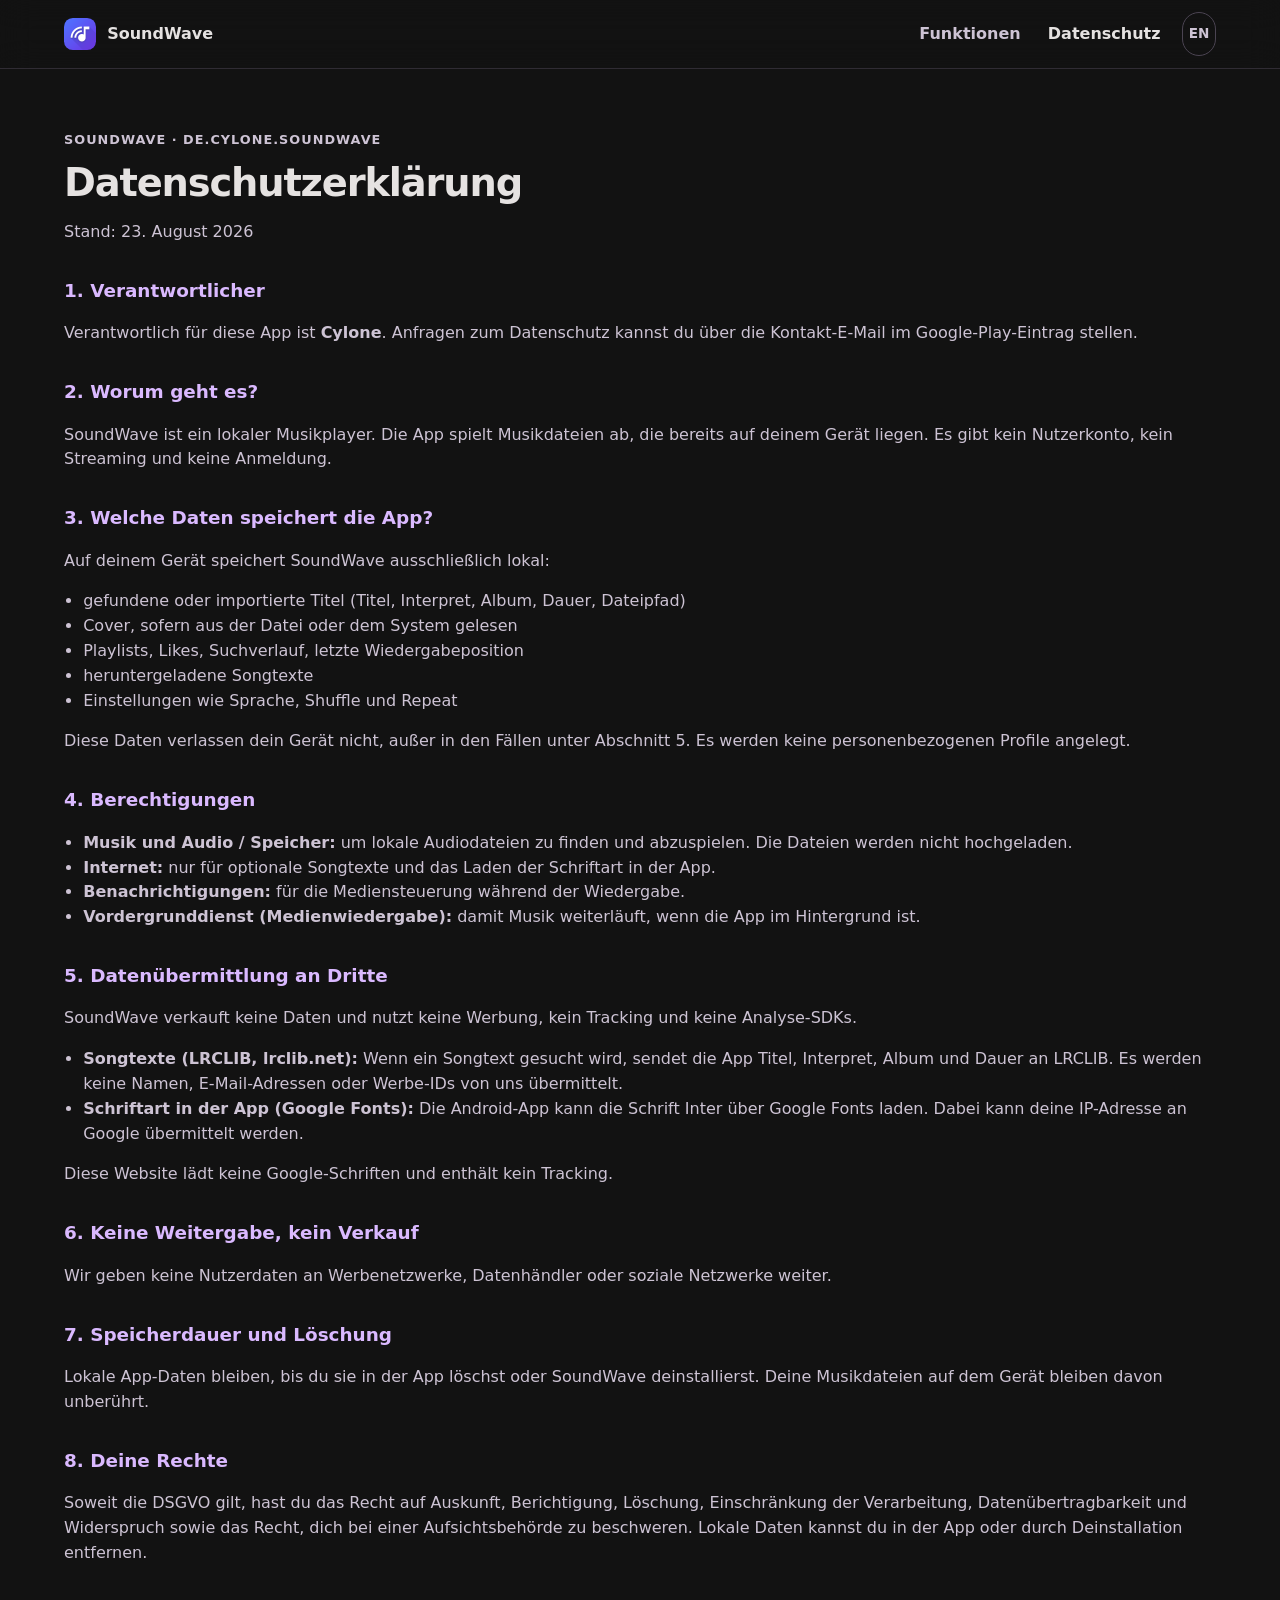
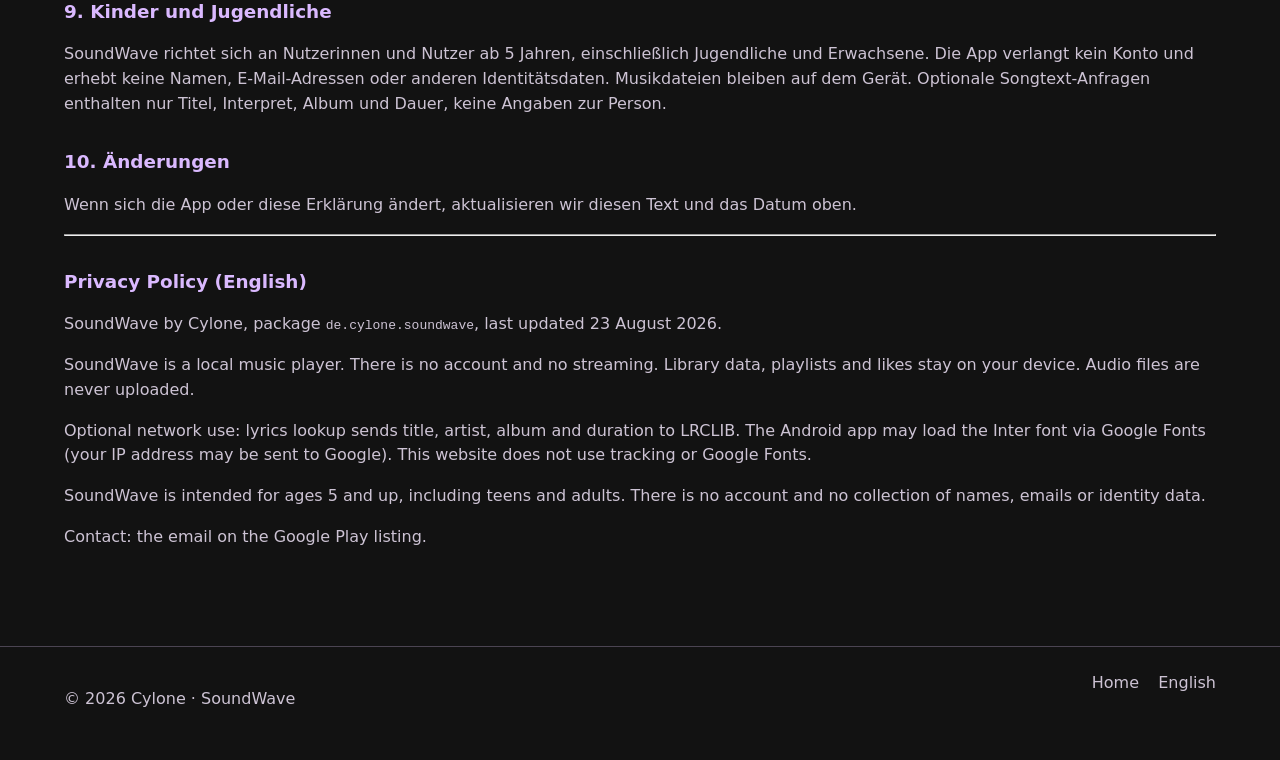
==== website/datenschutz.html @ 0ae6468f "Publish SoundWave source with README and ignore rules. Keep the local player, website and Android wi" ====
<!DOCTYPE html>
<html lang="de">
<head>
  <meta charset="utf-8">
  <meta name="viewport" content="width=device-width, initial-scale=1.0">
  <title>Datenschutz – SoundWave</title>
  <meta name="description" content="Datenschutzerklärung der App SoundWave von Cylone.">
  <link rel="icon" href="img/favicon.png" type="image/png">
  <link rel="stylesheet" href="css/styles.css">
</head>
<body>
  <a class="skip" href="#inhalt">Zum Inhalt</a>
  <header class="site-header">
    <div class="wrap header-inner">
      <a class="brand" href="index.html">
        <img src="img/icon.png" width="512" height="512" alt="">
        SoundWave
      </a>
      <nav class="nav-desktop" aria-label="Hauptnavigation">
        <ul class="nav-links">
          <li><a href="index.html#funktionen">Funktionen</a></li>
          <li><a href="datenschutz.html" aria-current="page">Datenschutz</a></li>
          <li><a class="lang" href="en.html" hreflang="en">EN</a></li>
        </ul>
      </nav>
      <details class="nav-toggle">
        <summary aria-label="Menü öffnen">Menü</summary>
        <nav class="nav-panel" aria-label="Mobiles Menü">
          <ul class="nav-links">
            <li><a href="index.html">Home</a></li>
            <li><a href="datenschutz.html" aria-current="page">Datenschutz</a></li>
            <li><a class="lang" href="en.html">English</a></li>
          </ul>
        </nav>
      </details>
    </div>
  </header>

  <main id="inhalt" class="legal wrap">
    <p class="eyebrow">SoundWave · de.cylone.soundwave</p>
    <h1>Datenschutzerklärung</h1>
    <p>Stand: 23. August 2026</p>

    <h2>1. Verantwortlicher</h2>
    <p>Verantwortlich für diese App ist <strong>Cylone</strong>. Anfragen zum Datenschutz kannst du über die Kontakt-E-Mail im Google-Play-Eintrag stellen.</p>

    <h2>2. Worum geht es?</h2>
    <p>SoundWave ist ein lokaler Musikplayer. Die App spielt Musikdateien ab, die bereits auf deinem Gerät liegen. Es gibt kein Nutzerkonto, kein Streaming und keine Anmeldung.</p>

    <h2>3. Welche Daten speichert die App?</h2>
    <p>Auf deinem Gerät speichert SoundWave ausschließlich lokal:</p>
    <ul>
      <li>gefundene oder importierte Titel (Titel, Interpret, Album, Dauer, Dateipfad)</li>
      <li>Cover, sofern aus der Datei oder dem System gelesen</li>
      <li>Playlists, Likes, Suchverlauf, letzte Wiedergabeposition</li>
      <li>heruntergeladene Songtexte</li>
      <li>Einstellungen wie Sprache, Shuffle und Repeat</li>
    </ul>
    <p>Diese Daten verlassen dein Gerät nicht, außer in den Fällen unter Abschnitt 5. Es werden keine personenbezogenen Profile angelegt.</p>

    <h2>4. Berechtigungen</h2>
    <ul>
      <li><strong>Musik und Audio / Speicher:</strong> um lokale Audiodateien zu finden und abzuspielen. Die Dateien werden nicht hochgeladen.</li>
      <li><strong>Internet:</strong> nur für optionale Songtexte und das Laden der Schriftart in der App.</li>
      <li><strong>Benachrichtigungen:</strong> für die Mediensteuerung während der Wiedergabe.</li>
      <li><strong>Vordergrunddienst (Medienwiedergabe):</strong> damit Musik weiterläuft, wenn die App im Hintergrund ist.</li>
    </ul>

    <h2>5. Datenübermittlung an Dritte</h2>
    <p>SoundWave verkauft keine Daten und nutzt keine Werbung, kein Tracking und keine Analyse-SDKs.</p>
    <ul>
      <li><strong>Songtexte (LRCLIB, lrclib.net):</strong> Wenn ein Songtext gesucht wird, sendet die App Titel, Interpret, Album und Dauer an LRCLIB. Es werden keine Namen, E-Mail-Adressen oder Werbe-IDs von uns übermittelt.</li>
      <li><strong>Schriftart in der App (Google Fonts):</strong> Die Android-App kann die Schrift Inter über Google Fonts laden. Dabei kann deine IP-Adresse an Google übermittelt werden.</li>
    </ul>
    <p>Diese Website lädt keine Google-Schriften und enthält kein Tracking.</p>

    <h2>6. Keine Weitergabe, kein Verkauf</h2>
    <p>Wir geben keine Nutzerdaten an Werbenetzwerke, Datenhändler oder soziale Netzwerke weiter.</p>

    <h2>7. Speicherdauer und Löschung</h2>
    <p>Lokale App-Daten bleiben, bis du sie in der App löschst oder SoundWave deinstallierst. Deine Musikdateien auf dem Gerät bleiben davon unberührt.</p>

    <h2>8. Deine Rechte</h2>
    <p>Soweit die DSGVO gilt, hast du das Recht auf Auskunft, Berichtigung, Löschung, Einschränkung der Verarbeitung, Datenübertragbarkeit und Widerspruch sowie das Recht, dich bei einer Aufsichtsbehörde zu beschweren. Lokale Daten kannst du in der App oder durch Deinstallation entfernen.</p>

    <h2>9. Kinder und Jugendliche</h2>
    <p>SoundWave richtet sich an Nutzerinnen und Nutzer ab 5 Jahren, einschließlich Jugendliche und Erwachsene. Die App verlangt kein Konto und erhebt keine Namen, E-Mail-Adressen oder anderen Identitätsdaten. Musikdateien bleiben auf dem Gerät. Optionale Songtext-Anfragen enthalten nur Titel, Interpret, Album und Dauer, keine Angaben zur Person.</p>

    <h2>10. Änderungen</h2>
    <p>Wenn sich die App oder diese Erklärung ändert, aktualisieren wir diesen Text und das Datum oben.</p>

    <hr>
    <h2>Privacy Policy (English)</h2>
    <p>SoundWave by Cylone, package <code>de.cylone.soundwave</code>, last updated 23 August 2026.</p>
    <p>SoundWave is a local music player. There is no account and no streaming. Library data, playlists and likes stay on your device. Audio files are never uploaded.</p>
    <p>Optional network use: lyrics lookup sends title, artist, album and duration to LRCLIB. The Android app may load the Inter font via Google Fonts (your IP address may be sent to Google). This website does not use tracking or Google Fonts.</p>
    <p>SoundWave is intended for ages 5 and up, including teens and adults. There is no account and no collection of names, emails or identity data.</p>
    <p>Contact: the email on the Google Play listing.</p>
  </main>

  <footer class="site-footer">
    <div class="wrap footer-inner">
      <p>© 2026 Cylone · SoundWave</p>
      <nav class="footer-links" aria-label="Rechtliches">
        <a href="index.html">Home</a>
        <a href="en.html">English</a>
      </nav>
    </div>
  </footer>
</body>
</html>
---- website/css/styles.css ----
:root {
  color-scheme: dark;
  accent-color: var(--color-primary);
  --color-bg: #121212;
  --color-surface: #1e1e1e;
  --color-surface-high: #2a2a2a;
  --color-text: #e5e2e1;
  --color-muted: #cdc3d4;
  --color-primary: #dab9ff;
  --color-on-primary: #460283;
  --color-secondary: #46f5e0;
  --color-outline: #4b4452;
  --font: system-ui, "Segoe UI", Roboto, "Helvetica Neue", sans-serif;
  --radius: 1.25rem;
  --space: clamp(1rem, 2vw, 1.5rem);
  --max: 72rem;
  --header-h: 4.25rem;
}

*,
*::before,
*::after { box-sizing: border-box; }

html { scroll-behavior: smooth; }

body {
  margin: 0;
  font-family: var(--font);
  background: var(--color-bg);
  color: var(--color-text);
  line-height: 1.55;
  min-block-size: 100dvh;
}

img { max-inline-size: 100%; height: auto; }

a { color: var(--color-secondary); }

:focus-visible {
  outline: 2px solid var(--color-primary);
  outline-offset: 3px;
}

.skip {
  position: absolute;
  inset-inline-start: 0.75rem;
  inset-block-start: 0.75rem;
  padding: 0.5rem 0.75rem;
  background: var(--color-primary);
  color: var(--color-on-primary);
  text-decoration: none;
  border-radius: 0.5rem;
  z-index: 20;
  transform: translateY(-200%);
}

.skip:focus { transform: none; }

.wrap {
  width: min(100% - 2rem, var(--max));
  margin-inline: auto;
}

.site-header {
  position: sticky;
  inset-block-start: 0;
  z-index: 10;
  min-block-size: var(--header-h);
  background: color-mix(in oklab, var(--color-bg) 78%, transparent);
  backdrop-filter: blur(16px);
  border-block-end: 1px solid color-mix(in oklab, var(--color-outline) 55%, transparent);
}

.header-inner {
  display: flex;
  align-items: center;
  justify-content: space-between;
  gap: 1rem;
  min-block-size: var(--header-h);
}

.brand {
  display: flex;
  align-items: center;
  gap: 0.7rem;
  color: inherit;
  text-decoration: none;
  font-weight: 700;
}

.brand img {
  inline-size: 2rem;
  block-size: 2rem;
  border-radius: 0.55rem;
}

.nav-toggle { display: none; }

.nav-links {
  display: flex;
  align-items: center;
  gap: 0.25rem 1rem;
  list-style: none;
  margin: 0;
  padding: 0;
}

.nav-links a {
  color: var(--color-muted);
  text-decoration: none;
  font-weight: 600;
  min-block-size: 2.75rem;
  display: inline-flex;
  align-items: center;
  padding-inline: 0.35rem;
}

.nav-links a[aria-current="page"],
.nav-links a:hover { color: var(--color-text); }

.lang {
  border: 1px solid var(--color-outline);
  border-radius: 999px;
  padding: 0.35rem 0.7rem;
  color: var(--color-primary);
  text-decoration: none;
  font-weight: 700;
  font-size: 0.85rem;
}

.hero {
  padding-block: clamp(2.5rem, 7vw, 5.5rem);
  background:
    radial-gradient(60rem 28rem at 10% -10%, color-mix(in oklab, var(--color-primary) 22%, transparent), transparent),
    radial-gradient(40rem 22rem at 100% 0%, color-mix(in oklab, var(--color-secondary) 12%, transparent), transparent);
}

.hero-grid {
  display: grid;
  gap: 2.5rem;
  align-items: center;
}

@media (min-width: 860px) {
  .hero-grid { grid-template-columns: 1.1fr 0.9fr; }
}

.eyebrow {
  color: var(--color-secondary);
  font-size: 0.8rem;
  font-weight: 800;
  letter-spacing: 0.08em;
  text-transform: uppercase;
}

h1, h2, h3 { text-wrap: balance; }

h1 {
  margin: 0.4rem 0 0.8rem;
  font-size: clamp(2.1rem, 1rem + 4vw, 3.6rem);
  line-height: 1.08;
  letter-spacing: -0.03em;
}

.lead {
  font-size: 1.15rem;
  color: var(--color-muted);
  max-inline-size: 38rem;
  text-wrap: pretty;
}

.actions {
  display: flex;
  flex-wrap: wrap;
  gap: 0.75rem;
  margin-block-start: 1.5rem;
}

.actions-center { justify-content: center; }
.lead-center { margin-inline: auto; }

.btn {
  display: inline-flex;
  align-items: center;
  justify-content: center;
  gap: 0.5rem;
  min-block-size: 3rem;
  padding: 0.7rem 1.15rem;
  border-radius: 999px;
  font-weight: 700;
  text-decoration: none;
  border: 1px solid transparent;
}

.btn-primary {
  background: var(--color-primary);
  color: var(--color-on-primary);
}

.btn-ghost {
  background: var(--color-surface);
  color: var(--color-text);
  border-color: var(--color-outline);
}

.phone {
  width: min(100%, 20rem);
  margin-inline: auto;
  aspect-ratio: 9 / 17;
  border-radius: 2rem;
  padding: 0.7rem;
  background: #0a0a0a;
  border: 1px solid var(--color-outline);
  box-shadow: 0 24px 80px color-mix(in oklab, var(--color-primary) 18%, transparent);
}

.phone-screen {
  height: 100%;
  border-radius: 1.5rem;
  overflow: hidden;
  background:
    linear-gradient(180deg, color-mix(in oklab, var(--color-primary) 18%, #121212), #121212 55%);
  display: flex;
  flex-direction: column;
  padding: 1rem;
}

.phone-top {
  display: flex;
  justify-content: space-between;
  align-items: center;
  color: var(--color-muted);
  font-size: 0.75rem;
  font-weight: 700;
}

.cover {
  margin: 1.2rem auto 0;
  width: 72%;
  aspect-ratio: 1;
  border-radius: 1rem;
  background:
    linear-gradient(135deg, #7e8bff, #6b21a8);
  display: grid;
  place-items: center;
  box-shadow: 0 16px 40px rgb(0 0 0 / 0.4);
}

.cover img {
  width: 46%;
  filter: drop-shadow(0 8px 16px rgb(0 0 0 / 0.35));
}

.phone-title {
  margin: 1.1rem 0 0;
  text-align: center;
  font-weight: 700;
}

.phone-meta {
  margin: 0.2rem 0 0;
  text-align: center;
  color: var(--color-muted);
  font-size: 0.9rem;
}

.controls {
  margin-top: auto;
  display: flex;
  justify-content: space-around;
  align-items: center;
  padding-block: 0.8rem 0.4rem;
  font-size: 1.4rem;
}

.play {
  width: 3.4rem;
  height: 3.4rem;
  border-radius: 50%;
  background: var(--color-primary);
  color: var(--color-on-primary);
  display: grid;
  place-items: center;
  font-size: 1.5rem;
}

section { padding-block: clamp(3rem, 8vw, 5.5rem); }

.section-head { margin-block-end: 1.75rem; }

.section-head h2 {
  margin: 0.3rem 0 0;
  font-size: clamp(1.6rem, 1rem + 2vw, 2.2rem);
}

.cards {
  display: grid;
  gap: 1rem;
  grid-template-columns: repeat(auto-fit, minmax(16rem, 1fr));
}

.card {
  background: var(--color-surface);
  border: 1px solid color-mix(in oklab, var(--color-outline) 70%, transparent);
  border-radius: var(--radius);
  padding: 1.2rem 1.25rem 1.35rem;
  content-visibility: auto;
  contain-intrinsic-size: auto 12rem;
}

.card h3 { margin: 0 0 0.4rem; font-size: 1.1rem; }
.card p { margin: 0; color: var(--color-muted); }

.steps {
  display: grid;
  gap: 1rem;
  grid-template-columns: repeat(auto-fit, minmax(14rem, 1fr));
}

.step {
  padding: 1.25rem;
  border-radius: var(--radius);
  background: var(--color-surface-high);
}

.num {
  color: var(--color-primary);
  font-weight: 800;
  font-size: 0.85rem;
  letter-spacing: 0.06em;
}

.cta {
  text-align: center;
  background: linear-gradient(180deg, color-mix(in oklab, var(--color-primary) 12%, var(--color-bg)), var(--color-bg));
}

.legal {
  padding-block: 3rem 5rem;
}

.legal h1 { font-size: clamp(1.8rem, 1rem + 2vw, 2.4rem); }
.legal h2 { margin-block-start: 2rem; color: var(--color-primary); font-size: 1.15rem; }
.legal p, .legal li { color: var(--color-muted); }
.legal ul { padding-inline-start: 1.2rem; }
.note {
  background: var(--color-surface);
  border: 1px dashed var(--color-primary);
  border-radius: 0.9rem;
  padding: 1rem 1.1rem;
  color: var(--color-text);
}

.site-footer {
  border-block-start: 1px solid var(--color-outline);
  padding-block: 1.5rem 2rem;
  color: var(--color-muted);
}

.footer-inner {
  display: flex;
  flex-wrap: wrap;
  justify-content: space-between;
  gap: 1rem;
}

.footer-links {
  display: flex;
  flex-wrap: wrap;
  gap: 0.8rem 1.2rem;
}

.footer-links a { color: var(--color-muted); text-decoration: none; }
.footer-links a:hover { color: var(--color-text); }

.not-found { text-align: center; padding-block: 6rem; }

@media (max-width: 720px) {
  .nav-toggle {
    display: block;
    border: 0;
    background: transparent;
    color: var(--color-text);
  }

  .nav-toggle summary {
    list-style: none;
    min-block-size: 2.75rem;
    min-inline-size: 2.75rem;
    display: grid;
    place-items: center;
    font-weight: 700;
    cursor: pointer;
  }

  .nav-toggle summary::-webkit-details-marker { display: none; }

  .nav-toggle[open] .nav-links,
  .nav-panel {
    position: absolute;
    inset-inline: 0;
    inset-block-start: var(--header-h);
    display: grid;
    gap: 0.25rem;
    padding: 0.75rem 1rem 1rem;
    background: #161616;
    border-block-end: 1px solid var(--color-outline);
  }

  .header-inner { position: relative; }
  .nav-desktop { display: none; }
}

@media (min-width: 721px) {
  .nav-toggle { display: none; }
}

@media (forced-colors: active) {
  .card, .phone, .btn, .site-header { border: 1px solid CanvasText; }
}
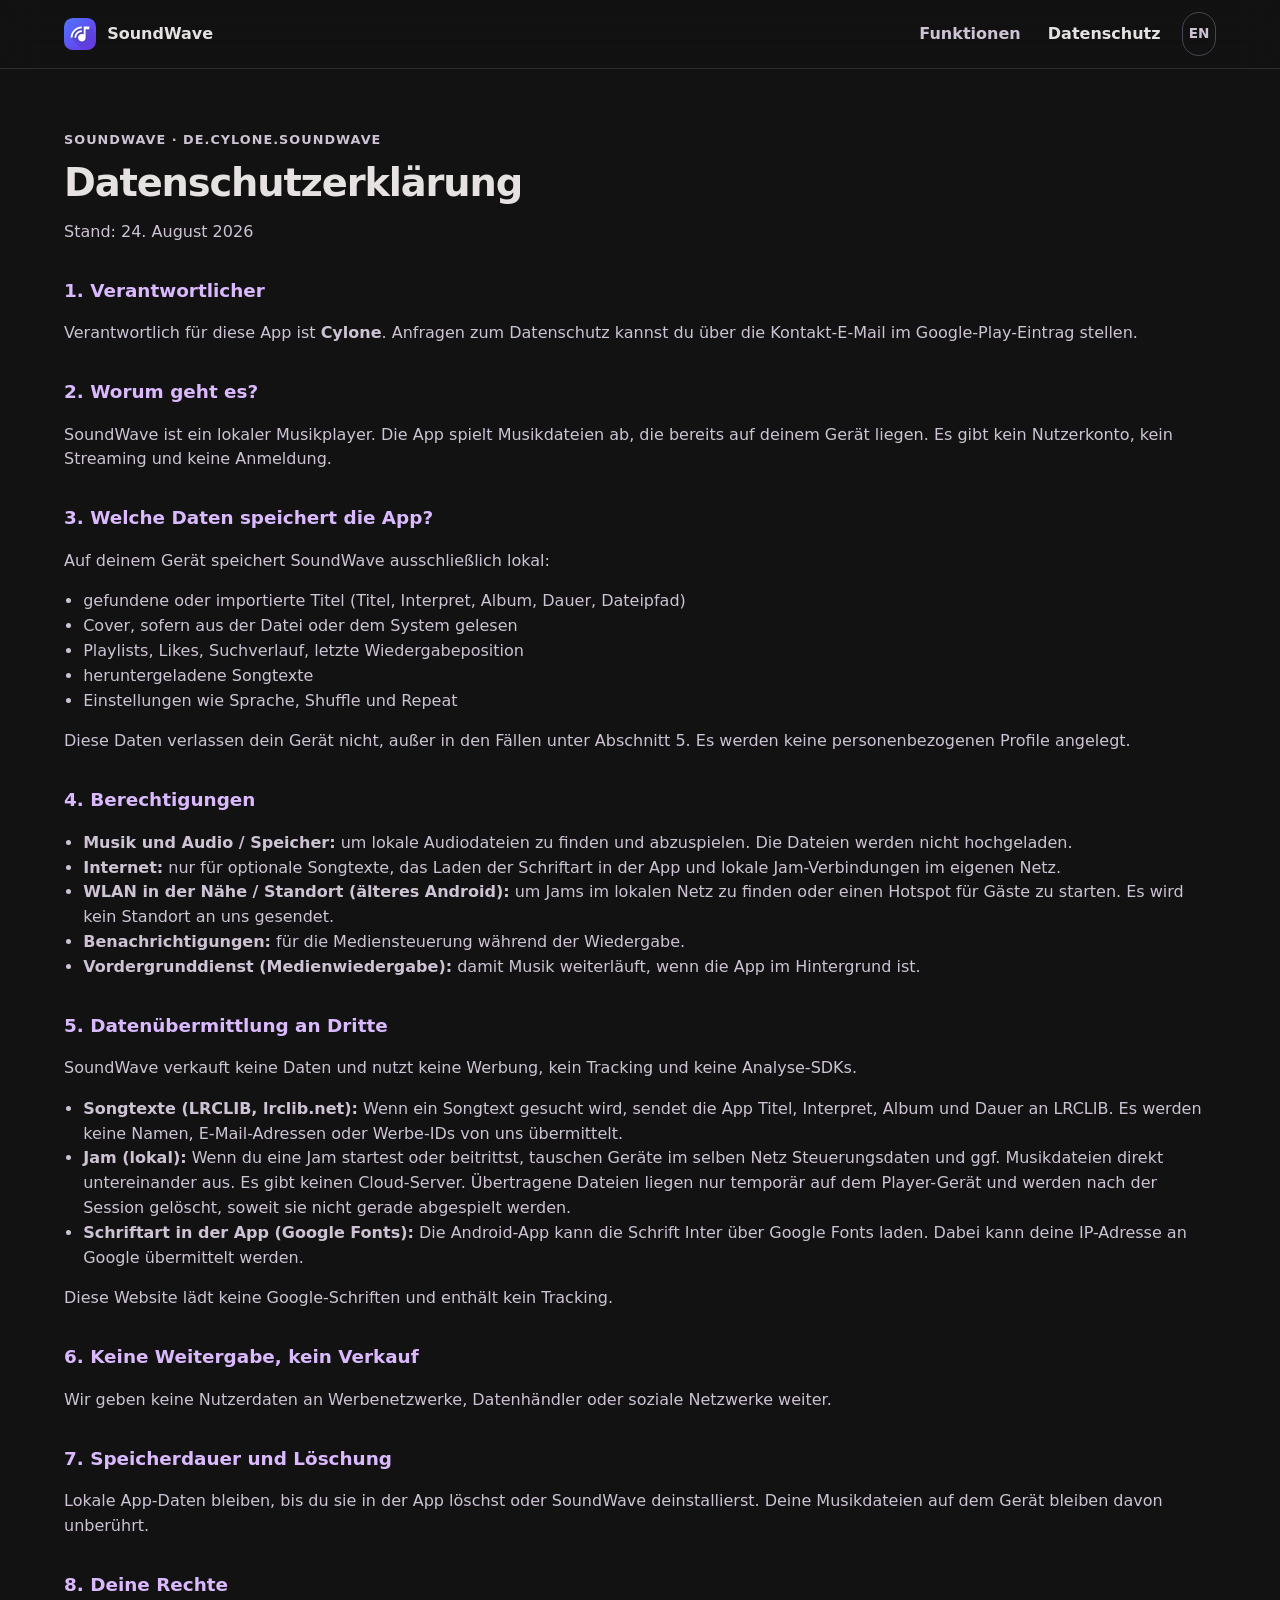
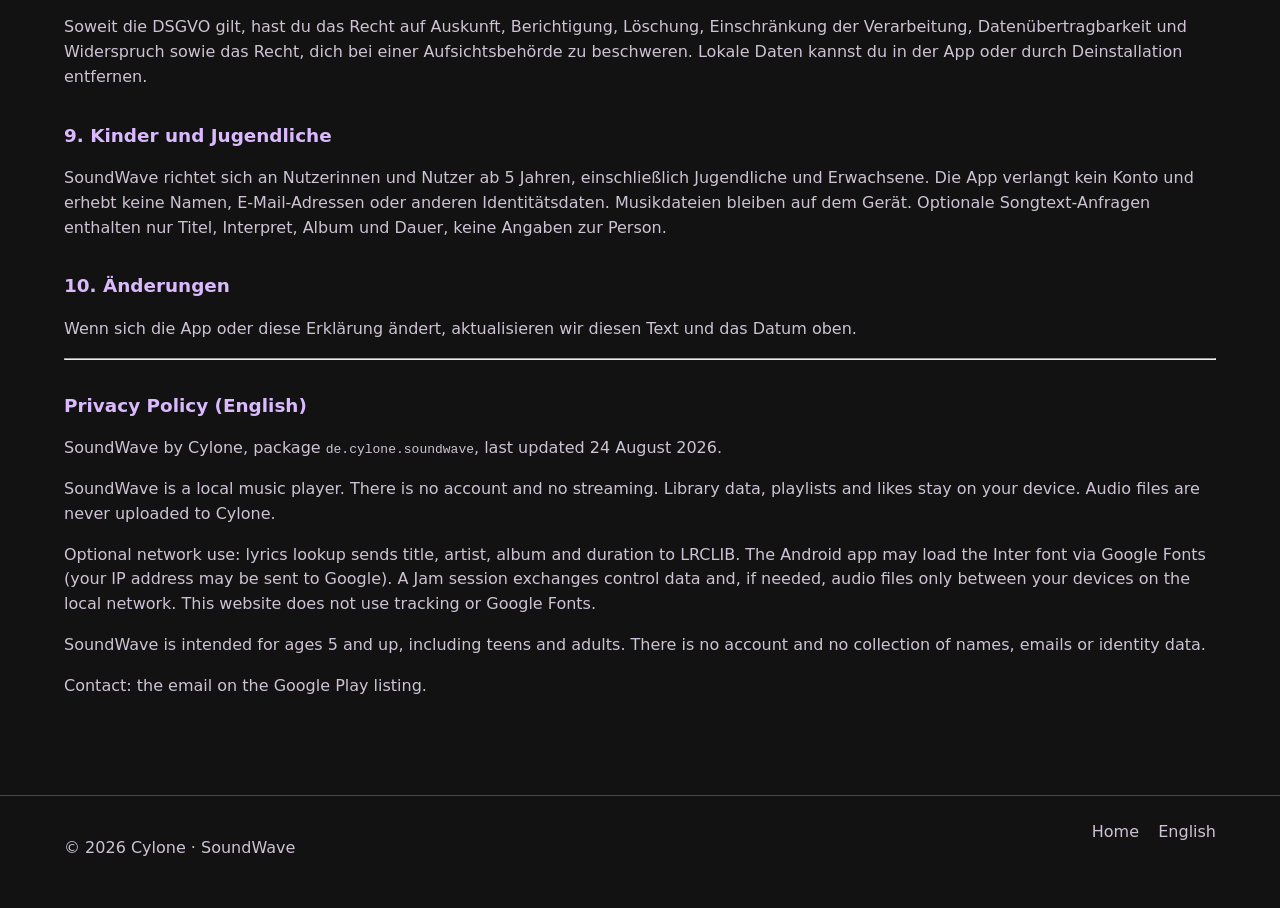
==== commit 8220682e: "Add local Jam sessions, desktop apps, and GitHub installer builds. One device plays while others con" ====
--- a/website/datenschutz.html
+++ b/website/datenschutz.html
@@ -39,7 +39,7 @@
   <main id="inhalt" class="legal wrap">
     <p class="eyebrow">SoundWave · de.cylone.soundwave</p>
     <h1>Datenschutzerklärung</h1>
-    <p>Stand: 23. August 2026</p>
+    <p>Stand: 24. August 2026</p>
 
     <h2>1. Verantwortlicher</h2>
     <p>Verantwortlich für diese App ist <strong>Cylone</strong>. Anfragen zum Datenschutz kannst du über die Kontakt-E-Mail im Google-Play-Eintrag stellen.</p>
@@ -61,7 +61,8 @@
     <h2>4. Berechtigungen</h2>
     <ul>
       <li><strong>Musik und Audio / Speicher:</strong> um lokale Audiodateien zu finden und abzuspielen. Die Dateien werden nicht hochgeladen.</li>
-      <li><strong>Internet:</strong> nur für optionale Songtexte und das Laden der Schriftart in der App.</li>
+      <li><strong>Internet:</strong> nur für optionale Songtexte, das Laden der Schriftart in der App und lokale Jam-Verbindungen im eigenen Netz.</li>
+      <li><strong>WLAN in der Nähe / Standort (älteres Android):</strong> um Jams im lokalen Netz zu finden oder einen Hotspot für Gäste zu starten. Es wird kein Standort an uns gesendet.</li>
       <li><strong>Benachrichtigungen:</strong> für die Mediensteuerung während der Wiedergabe.</li>
       <li><strong>Vordergrunddienst (Medienwiedergabe):</strong> damit Musik weiterläuft, wenn die App im Hintergrund ist.</li>
     </ul>
@@ -70,6 +71,7 @@
     <p>SoundWave verkauft keine Daten und nutzt keine Werbung, kein Tracking und keine Analyse-SDKs.</p>
     <ul>
       <li><strong>Songtexte (LRCLIB, lrclib.net):</strong> Wenn ein Songtext gesucht wird, sendet die App Titel, Interpret, Album und Dauer an LRCLIB. Es werden keine Namen, E-Mail-Adressen oder Werbe-IDs von uns übermittelt.</li>
+      <li><strong>Jam (lokal):</strong> Wenn du eine Jam startest oder beitrittst, tauschen Geräte im selben Netz Steuerungsdaten und ggf. Musikdateien direkt untereinander aus. Es gibt keinen Cloud-Server. Übertragene Dateien liegen nur temporär auf dem Player-Gerät und werden nach der Session gelöscht, soweit sie nicht gerade abgespielt werden.</li>
       <li><strong>Schriftart in der App (Google Fonts):</strong> Die Android-App kann die Schrift Inter über Google Fonts laden. Dabei kann deine IP-Adresse an Google übermittelt werden.</li>
     </ul>
     <p>Diese Website lädt keine Google-Schriften und enthält kein Tracking.</p>
@@ -91,9 +93,9 @@
 
     <hr>
     <h2>Privacy Policy (English)</h2>
-    <p>SoundWave by Cylone, package <code>de.cylone.soundwave</code>, last updated 23 August 2026.</p>
-    <p>SoundWave is a local music player. There is no account and no streaming. Library data, playlists and likes stay on your device. Audio files are never uploaded.</p>
-    <p>Optional network use: lyrics lookup sends title, artist, album and duration to LRCLIB. The Android app may load the Inter font via Google Fonts (your IP address may be sent to Google). This website does not use tracking or Google Fonts.</p>
+    <p>SoundWave by Cylone, package <code>de.cylone.soundwave</code>, last updated 24 August 2026.</p>
+    <p>SoundWave is a local music player. There is no account and no streaming. Library data, playlists and likes stay on your device. Audio files are never uploaded to Cylone.</p>
+    <p>Optional network use: lyrics lookup sends title, artist, album and duration to LRCLIB. The Android app may load the Inter font via Google Fonts (your IP address may be sent to Google). A Jam session exchanges control data and, if needed, audio files only between your devices on the local network. This website does not use tracking or Google Fonts.</p>
     <p>SoundWave is intended for ages 5 and up, including teens and adults. There is no account and no collection of names, emails or identity data.</p>
     <p>Contact: the email on the Google Play listing.</p>
   </main>
--- a/website/css/styles.css
+++ b/website/css/styles.css
@@ -308,6 +308,8 @@
   contain-intrinsic-size: auto 12rem;
 }
 
+.card .btn { margin-block-start: 0.75rem; }
+
 .card h3 { margin: 0 0 0.4rem; font-size: 1.1rem; }
 .card p { margin: 0; color: var(--color-muted); }
 
